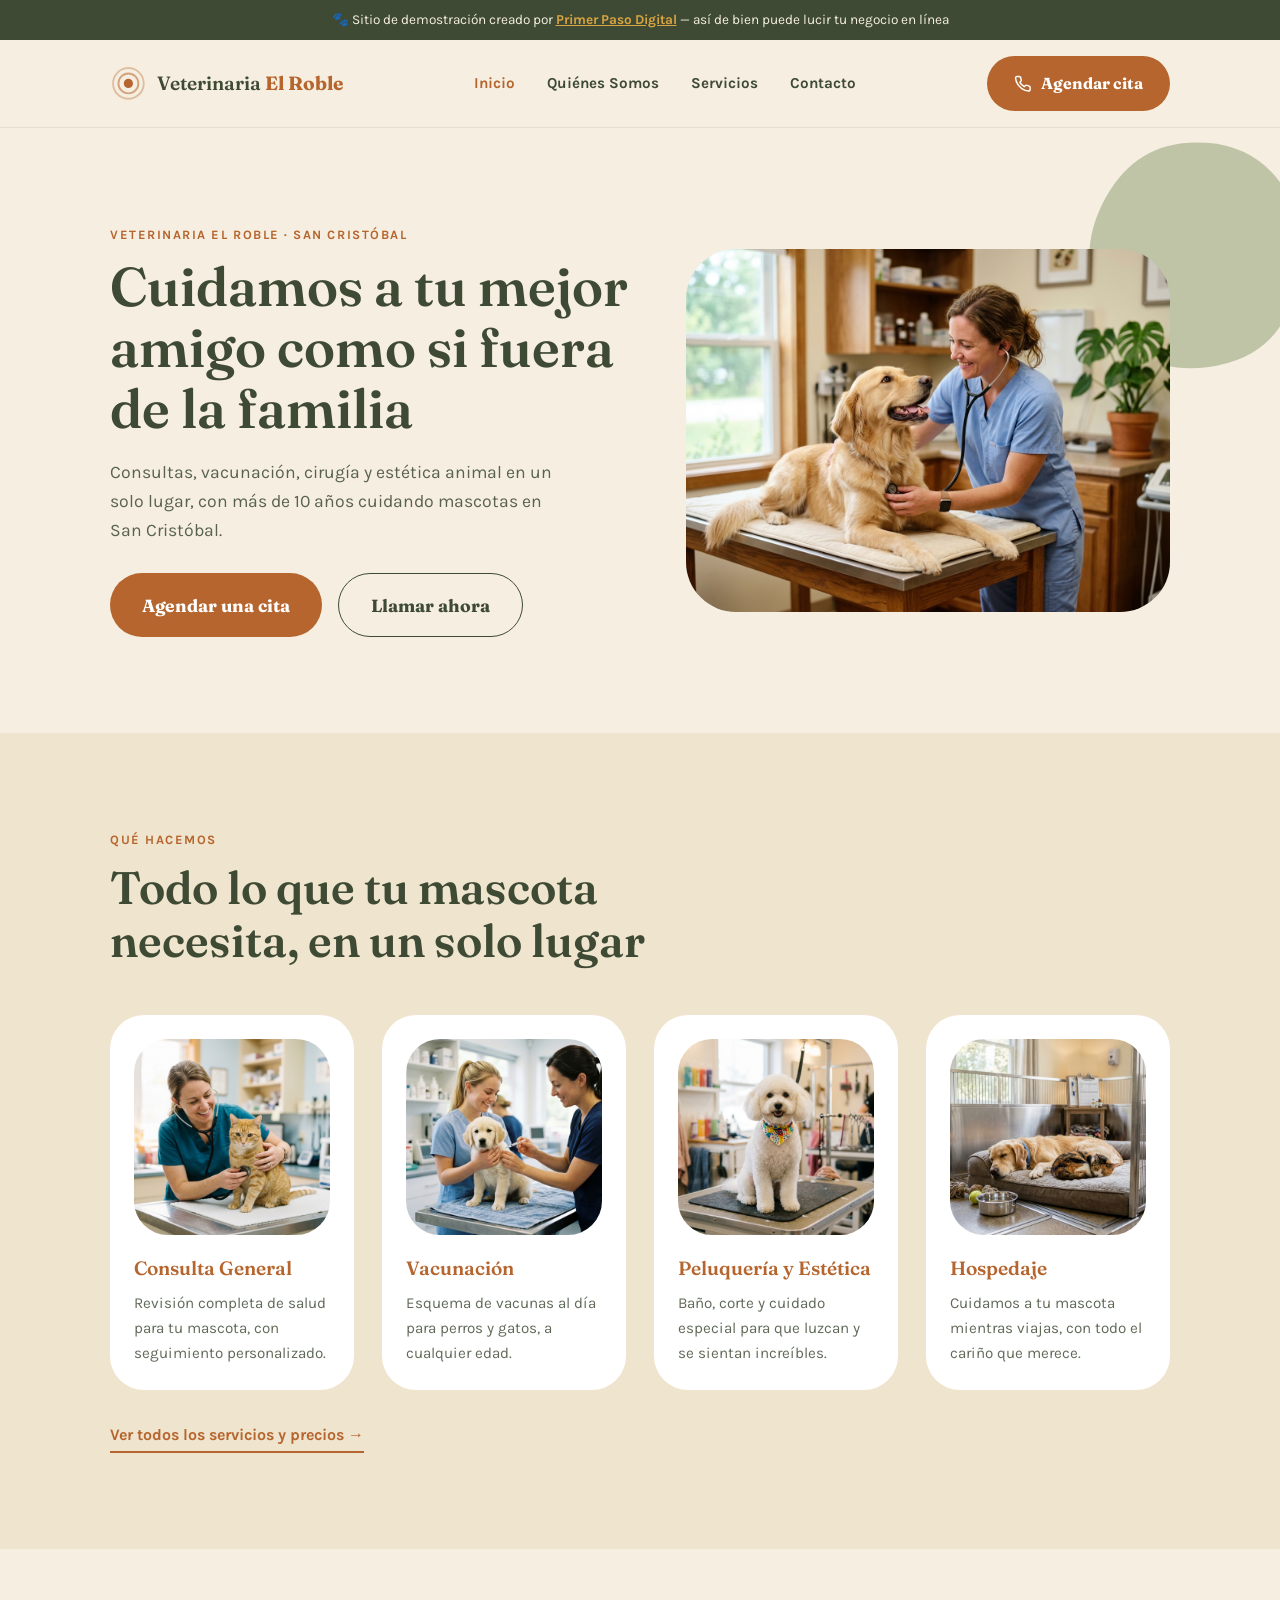
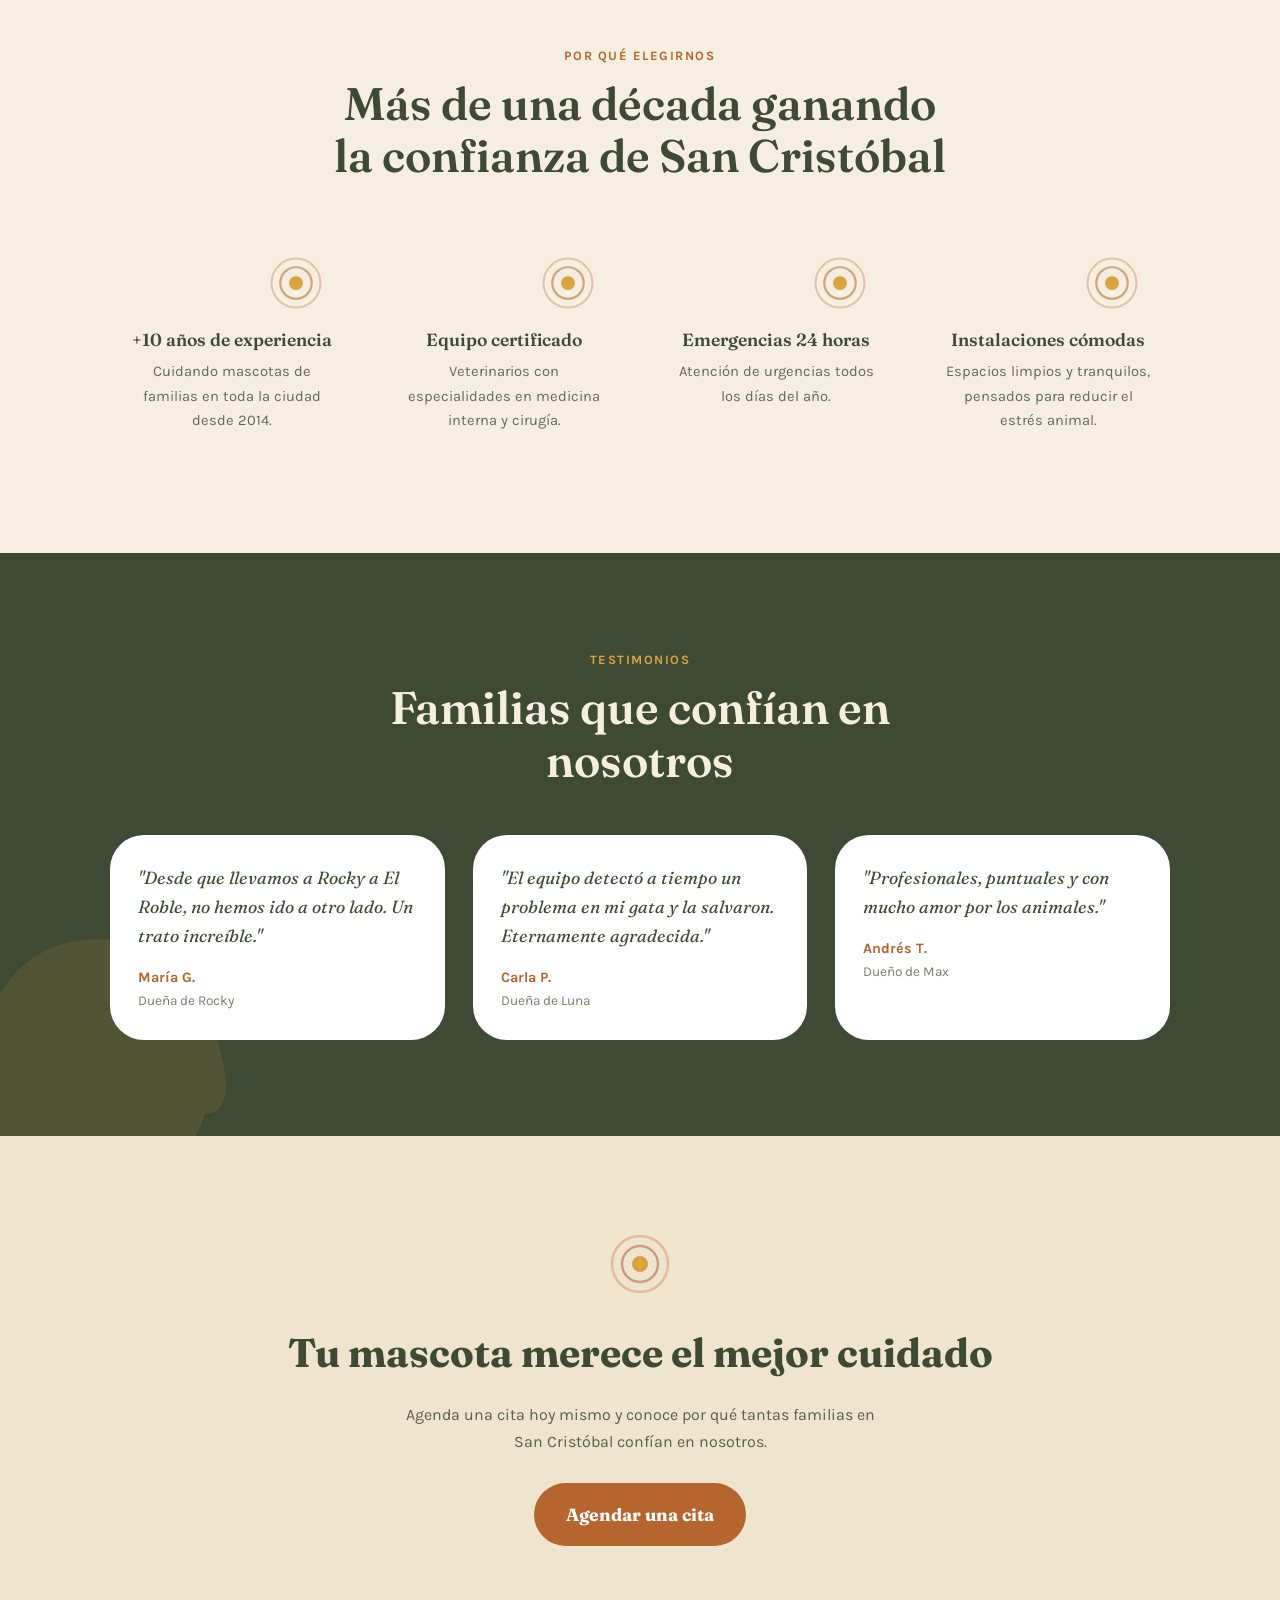
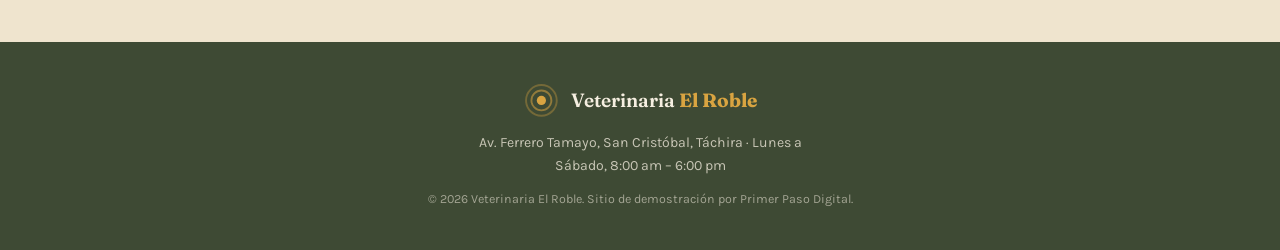
==== demos/veterinaria/index.html @ 7191ceef "Web Demo Veterinaria" ====
<!DOCTYPE html>
<html lang="es">
<head>
<meta charset="UTF-8">
<meta name="viewport" content="width=device-width, initial-scale=1.0">
<title>Veterinaria El Roble | Inicio</title>
<meta name="description" content="Consultas, vacunación, cirugía y estética animal en San Cristóbal. Más de 10 años cuidando mascotas con cercanía y profesionalismo.">
<meta name="robots" content="noindex, nofollow">
<link rel="preconnect" href="https://fonts.googleapis.com">
<link rel="preconnect" href="https://fonts.gstatic.com" crossorigin>
<link href="https://fonts.googleapis.com/css2?family=Fraunces:opsz,wght@9..144,500;9..144,600;9..144,700&family=Karla:wght@400;500;700;800&display=swap" rel="stylesheet">
<link rel="stylesheet" href="css/style.css">
</head>
<body>

<div class="demo-ribbon">🐾 Sitio de demostración creado por <a href="../../index.html">Primer Paso Digital</a> — así de bien puede lucir tu negocio en línea</div>

<header class="site-header">
  <div class="container site-header__inner">
    <a class="brand" href="index.html">
      <svg class="brand__mark" viewBox="0 0 48 48" aria-hidden="true">
        <circle cx="24" cy="24" r="20" fill="none" stroke="currentColor" stroke-width="2.5" opacity="0.35"/>
        <circle cx="24" cy="24" r="13" fill="none" stroke="currentColor" stroke-width="2.5" opacity="0.55"/>
        <circle cx="24" cy="24" r="6" fill="currentColor"/>
      </svg>
      <span class="brand__word">Veterinaria <strong>El Roble</strong></span>
    </a>
    <nav class="nav" id="siteNav">
      <ul class="nav__list">
        <li><a href="index.html" class="is-active">Inicio</a></li>
        <li><a href="quienes-somos.html">Quiénes Somos</a></li>
        <li><a href="servicios.html">Servicios</a></li>
        <li><a href="contacto.html">Contacto</a></li>
      </ul>
    </nav>
    <div class="site-header__actions">
      <a class="btn btn--primary" href="contacto.html">
        <svg viewBox="0 0 24 24" fill="none" stroke="currentColor" stroke-width="2"><path d="M22 16.92v3a2 2 0 0 1-2.18 2 19.79 19.79 0 0 1-8.63-3.07 19.5 19.5 0 0 1-6-6 19.79 19.79 0 0 1-3.07-8.67A2 2 0 0 1 4.11 2h3a2 2 0 0 1 2 1.72c.13.96.36 1.9.68 2.81a2 2 0 0 1-.45 2.11L8.09 9.91a16 16 0 0 0 6 6l1.27-1.27a2 2 0 0 1 2.11-.45c.91.32 1.85.55 2.81.68A2 2 0 0 1 22 16.92z"/></svg>
        <span>Agendar cita</span>
      </a>
      <button class="nav-toggle" id="navToggle" aria-expanded="false" aria-controls="siteNav" aria-label="Abrir menú">
        <span></span><span></span><span></span>
      </button>
    </div>
  </div>
</header>

<main>

  <!-- HERO -->
  <section class="section hero">
    <svg class="blob blob--1" viewBox="0 0 400 400" aria-hidden="true"><path fill="#8A9B6E" d="M321,271Q300,342,220,352Q140,362,101,292Q62,222,101,152Q140,82,220,88Q300,94,330,182Q360,270,321,271Z"/></svg>
    <div class="container hero__inner">
      <div class="hero__content">
        <p class="eyebrow">Veterinaria El Roble · San Cristóbal</p>
        <h1>Cuidamos a tu mejor amigo como si fuera de la familia</h1>
        <p class="hero__lead">Consultas, vacunación, cirugía y estética animal en un solo lugar, con más de 10 años cuidando mascotas en San Cristóbal.</p>
        <div class="hero__actions">
          <a class="btn btn--primary btn--lg" href="contacto.html">Agendar una cita</a>
          <a class="btn btn--ghost btn--lg" href="tel:+582765432100">Llamar ahora</a>
        </div>
      </div>
      <div class="hero__media">
        <img src="img/hero-veterinaria.png" alt="Veterinaria examinando con cariño a un perro golden retriever en la clínica El Roble" width="960" height="720" loading="eager">
      </div>
    </div>
  </section>

  <!-- SERVICIOS DESTACADOS -->
  <section class="section section--alt" id="servicios">
    <div class="container">
      <header class="section__head">
        <p class="eyebrow">Qué hacemos</p>
        <h2>Todo lo que tu mascota necesita, en un solo lugar</h2>
      </header>
      <div class="grid grid--4">
        <article class="service-card">
          <div class="service-card__img"><img src="img/servicio-consulta.png" alt="Veterinario revisando a un gato en una consulta general" width="400" height="400" loading="lazy"></div>
          <h3>Consulta General</h3>
          <p>Revisión completa de salud para tu mascota, con seguimiento personalizado.</p>
        </article>
        <article class="service-card">
          <div class="service-card__img"><img src="img/servicio-vacunacion.png" alt="Vacunación de un cachorro en la clínica" width="400" height="400" loading="lazy"></div>
          <h3>Vacunación</h3>
          <p>Esquema de vacunas al día para perros y gatos, a cualquier edad.</p>
        </article>
        <article class="service-card">
          <div class="service-card__img"><img src="img/servicio-peluqueria.png" alt="Perro recién bañado y peinado en la peluquería canina" width="400" height="400" loading="lazy"></div>
          <h3>Peluquería y Estética</h3>
          <p>Baño, corte y cuidado especial para que luzcan y se sientan increíbles.</p>
        </article>
        <article class="service-card">
          <div class="service-card__img"><img src="img/servicio-hospedaje.png" alt="Mascotas descansando en el área de hospedaje de la clínica" width="400" height="400" loading="lazy"></div>
          <h3>Hospedaje</h3>
          <p>Cuidamos a tu mascota mientras viajas, con todo el cariño que merece.</p>
        </article>
      </div>
      <p style="margin-top:2rem"><a class="link-arrow" href="servicios.html">Ver todos los servicios y precios →</a></p>
    </div>
  </section>

  <!-- POR QUÉ ELEGIRNOS -->
  <section class="section">
    <div class="container">
      <header class="section__head section__head--center">
        <p class="eyebrow">Por qué elegirnos</p>
        <h2>Más de una década ganando la confianza de San Cristóbal</h2>
      </header>
      <div class="grid grid--4">
        <div class="advantage">
          <svg class="advantage__ring" viewBox="0 0 64 64" aria-hidden="true"><circle cx="32" cy="32" r="28" fill="none" stroke="#B5652D" stroke-width="2.5" opacity="0.3"/><circle cx="32" cy="32" r="18" fill="none" stroke="#B5652D" stroke-width="2.5" opacity="0.55"/><circle cx="32" cy="32" r="8" fill="#D9A441"/></svg>
          <h3>+10 años de experiencia</h3>
          <p>Cuidando mascotas de familias en toda la ciudad desde 2014.</p>
        </div>
        <div class="advantage">
          <svg class="advantage__ring" viewBox="0 0 64 64" aria-hidden="true"><circle cx="32" cy="32" r="28" fill="none" stroke="#B5652D" stroke-width="2.5" opacity="0.3"/><circle cx="32" cy="32" r="18" fill="none" stroke="#B5652D" stroke-width="2.5" opacity="0.55"/><circle cx="32" cy="32" r="8" fill="#D9A441"/></svg>
          <h3>Equipo certificado</h3>
          <p>Veterinarios con especialidades en medicina interna y cirugía.</p>
        </div>
        <div class="advantage">
          <svg class="advantage__ring" viewBox="0 0 64 64" aria-hidden="true"><circle cx="32" cy="32" r="28" fill="none" stroke="#B5652D" stroke-width="2.5" opacity="0.3"/><circle cx="32" cy="32" r="18" fill="none" stroke="#B5652D" stroke-width="2.5" opacity="0.55"/><circle cx="32" cy="32" r="8" fill="#D9A441"/></svg>
          <h3>Emergencias 24 horas</h3>
          <p>Atención de urgencias todos los días del año.</p>
        </div>
        <div class="advantage">
          <svg class="advantage__ring" viewBox="0 0 64 64" aria-hidden="true"><circle cx="32" cy="32" r="28" fill="none" stroke="#B5652D" stroke-width="2.5" opacity="0.3"/><circle cx="32" cy="32" r="18" fill="none" stroke="#B5652D" stroke-width="2.5" opacity="0.55"/><circle cx="32" cy="32" r="8" fill="#D9A441"/></svg>
          <h3>Instalaciones cómodas</h3>
          <p>Espacios limpios y tranquilos, pensados para reducir el estrés animal.</p>
        </div>
      </div>
    </div>
  </section>

  <!-- TESTIMONIOS -->
  <section class="section section--musgo">
    <svg class="blob blob--2" viewBox="0 0 400 400" aria-hidden="true"><path fill="#D9A441" opacity="0.25" d="M321,271Q300,342,220,352Q140,362,101,292Q62,222,101,152Q140,82,220,88Q300,94,330,182Q360,270,321,271Z"/></svg>
    <div class="container">
      <header class="section__head section__head--center">
        <p class="eyebrow">Testimonios</p>
        <h2>Familias que confían en nosotros</h2>
      </header>
      <div class="grid grid--3">
        <div class="testimonial">
          <p class="testimonial__quote">"Desde que llevamos a Rocky a El Roble, no hemos ido a otro lado. Un trato increíble."</p>
          <p class="testimonial__author">María G.</p>
          <p class="testimonial__pet">Dueña de Rocky</p>
        </div>
        <div class="testimonial">
          <p class="testimonial__quote">"El equipo detectó a tiempo un problema en mi gata y la salvaron. Eternamente agradecida."</p>
          <p class="testimonial__author">Carla P.</p>
          <p class="testimonial__pet">Dueña de Luna</p>
        </div>
        <div class="testimonial">
          <p class="testimonial__quote">"Profesionales, puntuales y con mucho amor por los animales."</p>
          <p class="testimonial__author">Andrés T.</p>
          <p class="testimonial__pet">Dueño de Max</p>
        </div>
      </div>
    </div>
  </section>

  <!-- CTA FINAL -->
  <section class="section section--alt">
    <div class="container" style="text-align:center">
      <div class="ring-divider">
        <svg viewBox="0 0 64 64" aria-hidden="true"><circle cx="32" cy="32" r="28" fill="none" stroke="#B5652D" stroke-width="2.5" opacity="0.3"/><circle cx="32" cy="32" r="18" fill="none" stroke="#B5652D" stroke-width="2.5" opacity="0.55"/><circle cx="32" cy="32" r="8" fill="#D9A441"/></svg>
      </div>
      <h2 style="font-family:var(--font-display); font-size:clamp(1.8rem,3.5vw,2.5rem); margin-bottom:1rem;">Tu mascota merece el mejor cuidado</h2>
      <p style="max-width:48ch; margin-inline:auto; opacity:.85; margin-bottom:1.75rem;">Agenda una cita hoy mismo y conoce por qué tantas familias en San Cristóbal confían en nosotros.</p>
      <a class="btn btn--primary btn--lg" href="contacto.html">Agendar una cita</a>
    </div>
  </section>

</main>

<footer class="site-footer">
  <div class="container site-footer__inner">
    <a class="brand" href="index.html">
      <svg class="brand__mark" viewBox="0 0 48 48" aria-hidden="true">
        <circle cx="24" cy="24" r="20" fill="none" stroke="currentColor" stroke-width="2.5" opacity="0.35"/>
        <circle cx="24" cy="24" r="13" fill="none" stroke="currentColor" stroke-width="2.5" opacity="0.55"/>
        <circle cx="24" cy="24" r="6" fill="currentColor"/>
      </svg>
      <span class="brand__word">Veterinaria <strong>El Roble</strong></span>
    </a>
    <p class="site-footer__tag">Av. Ferrero Tamayo, San Cristóbal, Táchira · Lunes a Sábado, 8:00 am – 6:00 pm</p>
    <p class="site-footer__copy">© 2026 Veterinaria El Roble. Sitio de demostración por Primer Paso Digital.</p>
  </div>
</footer>

<script src="js/script.js"></script>
</body>
</html>
---- demos/veterinaria/css/style.css ----
/* ==========================================================================
   Veterinaria El Roble — demo (rubro: veterinaria)
   Sistema propio, aislado del sitio principal y de las demás demos.
   ========================================================================== */

:root {
  --musgo: #3E4A34;
  --tierra: #B5652D;
  --crema: #F6EFE1;
  --crema-alt: #EFE4CE;
  --hoja: #8A9B6E;
  --miel: #D9A441;
  --white: #FFFFFF;

  --font-display: 'Fraunces', 'Georgia', serif;
  --font-body: 'Karla', 'Segoe UI', sans-serif;

  --radius-lg: 34px;
  --radius-xl: 50px;
  --container-max: 1140px;
  --ease: cubic-bezier(.4, 0, .2, 1);
}

*, *::before, *::after { box-sizing: border-box; }
html { scroll-behavior: smooth; }
body {
  margin: 0;
  font-family: var(--font-body);
  color: var(--musgo);
  background: var(--crema);
  line-height: 1.65;
  -webkit-font-smoothing: antialiased;
}
img { max-width: 100%; height: auto; display: block; }
a { color: inherit; text-decoration: none; }
ul { margin: 0; padding: 0; list-style: none; }
h1, h2, h3, p { margin: 0; }
button { font: inherit; color: inherit; background: none; border: none; cursor: pointer; }
svg { display: block; }

:focus-visible { outline: 3px solid var(--tierra); outline-offset: 3px; border-radius: 4px; }

@media (prefers-reduced-motion: reduce) {
  html { scroll-behavior: auto; }
  *, *::before, *::after {
    animation-duration: 0.001ms !important;
    animation-iteration-count: 1 !important;
    transition-duration: 0.001ms !important;
    scroll-behavior: auto !important;
  }
}

.container { width: 100%; max-width: var(--container-max); margin-inline: auto; padding-inline: clamp(1.25rem, 4vw, 2.5rem); }

/* ---------- Demo ribbon ---------- */
.demo-ribbon {
  background: var(--musgo);
  color: var(--crema);
  text-align: center;
  font-size: .85rem;
  padding: .55rem 1rem;
}
.demo-ribbon a { text-decoration: underline; font-weight: 700; color: var(--miel); }

/* ---------- Header ---------- */
.site-header {
  background: var(--crema);
  border-bottom: 1px solid rgba(62, 74, 52, .1);
  position: sticky;
  top: 0;
  z-index: 100;
}
.site-header__inner { display: flex; align-items: center; justify-content: space-between; gap: 1.5rem; padding-block: 1rem; }
.brand { display: inline-flex; align-items: center; gap: .65rem; }
.brand__mark { width: 2.3rem; height: 2.3rem; color: var(--tierra); flex-shrink: 0; }
.brand__word { font-family: var(--font-display); font-weight: 600; font-size: 1.2rem; color: var(--musgo); line-height: 1.1; }
.brand__word strong { color: var(--tierra); font-weight: 700; }

.nav__list { display: flex; align-items: center; gap: clamp(1.25rem, 2.5vw, 2rem); }
.nav__list a { font-weight: 700; font-size: .95rem; position: relative; }
.nav__list a.is-active { color: var(--tierra); }

.site-header__actions { display: flex; align-items: center; gap: 1rem; }

.nav-toggle { display: none; flex-direction: column; justify-content: center; gap: 5px; width: 2.25rem; height: 2.25rem; }
.nav-toggle span { display: block; width: 100%; height: 2px; background: var(--musgo); transition: transform .25s var(--ease), opacity .25s var(--ease); }
.nav-toggle[aria-expanded="true"] span:nth-child(1) { transform: translateY(7px) rotate(45deg); }
.nav-toggle[aria-expanded="true"] span:nth-child(2) { opacity: 0; }
.nav-toggle[aria-expanded="true"] span:nth-child(3) { transform: translateY(-7px) rotate(-45deg); }

@media (max-width: 860px) {
  .nav-toggle { display: flex; }
  .nav {
    position: fixed; top: 0; right: 0; bottom: 0;
    width: min(80vw, 320px);
    background: var(--crema);
    padding: 6rem 2rem 2rem;
    transform: translateX(100%);
    transition: transform .3s var(--ease);
    box-shadow: -12px 0 30px rgba(62,74,52,.15);
  }
  .nav.is-open { transform: translateX(0); }
  .nav__list { flex-direction: column; align-items: flex-start; gap: 1.6rem; }
  .nav__list a { font-size: 1.15rem; }
  .site-header__actions .btn span { display: none; }
  .site-header__actions .btn { padding: .7rem; }
}

/* ---------- Buttons ---------- */
.btn {
  display: inline-flex; align-items: center; gap: .55rem;
  padding: .9rem 1.7rem; border-radius: 999px;
  font-family: var(--font-display); font-weight: 700; font-size: 1rem;
  transition: transform .18s var(--ease), box-shadow .18s var(--ease);
}
.btn svg { width: 1.1em; height: 1.1em; }
.btn:hover { transform: translateY(-2px); }
.btn--primary { background: var(--tierra); color: var(--white); }
.btn--primary:hover { box-shadow: 0 12px 24px -10px rgba(181,101,45,.55); }
.btn--ghost { background: transparent; border: 1.5px solid var(--musgo); color: var(--musgo); }
.btn--lg { padding: 1.05rem 2rem; font-size: 1.1rem; }

.link-arrow { display: inline-flex; align-items: center; gap: .35rem; font-weight: 700; border-bottom: 2px solid currentColor; padding-bottom: 2px; color: var(--tierra); width: fit-content; }

/* ---------- Sections ---------- */
.section { position: relative; padding-block: clamp(3.5rem, 8vw, 6rem); overflow: hidden; }
.section--alt { background: var(--crema-alt); }
.section--musgo { background: var(--musgo); color: var(--crema); }
.section--musgo .eyebrow { color: var(--miel); }

.eyebrow { font-family: var(--font-body); font-weight: 700; font-size: .8rem; letter-spacing: .12em; text-transform: uppercase; color: var(--tierra); margin-bottom: .75rem; }
.section__head { max-width: 620px; margin-bottom: clamp(2.25rem, 5vw, 3rem); }
.section__head--center { margin-inline: auto; text-align: center; }
.section__head h1, .section__head h2 {
  font-family: var(--font-display);
  font-weight: 600;
  font-size: clamp(1.9rem, 3.6vw, 2.85rem);
  line-height: 1.15;
}
.section__sub { margin-top: .9rem; font-size: 1.05rem; opacity: .85; max-width: 55ch; }
.section__head--center .section__sub { margin-inline: auto; }

/* ---------- Tree-ring divider ---------- */
.ring-divider { display: flex; justify-content: center; margin-bottom: 1.5rem; }
.ring-divider svg { width: 64px; height: 64px; }

/* ---------- Blobs (decorative) ---------- */
.blob { position: absolute; z-index: 0; pointer-events: none; opacity: .5; }
.blob--1 { top: -60px; right: -80px; width: 340px; }
.blob--2 { bottom: -100px; left: -100px; width: 380px; }
.section > .container { position: relative; z-index: 1; }

/* ---------- Hero ---------- */
.hero__inner { display: grid; gap: 2.5rem; align-items: center; }
.hero__content h1 { font-family: var(--font-display); font-weight: 600; font-size: clamp(2.1rem, 4.6vw, 3.4rem); line-height: 1.12; margin-bottom: 1.1rem; }
.hero__lead { font-size: 1.1rem; opacity: .85; max-width: 46ch; margin-bottom: 1.75rem; }
.hero__actions { display: flex; flex-wrap: wrap; gap: 1rem; }
.hero__media { border-radius: var(--radius-xl); overflow: hidden; aspect-ratio: 4 / 3; background: var(--hoja); }
.hero__media img { width: 100%; height: 100%; object-fit: cover; }

@media (min-width: 880px) {
  .hero__inner { grid-template-columns: 1.05fr .95fr; }
}

/* ---------- Image slot fallback (before real photos are placed) ---------- */
.img-slot { display: flex; align-items: center; justify-content: center; background: var(--hoja); color: var(--crema); font-family: var(--font-body); font-size: .8rem; text-align: center; padding: 1rem; }

/* ---------- Service cards ---------- */
.grid { display: grid; gap: 1.75rem; }
.grid--3 { grid-template-columns: repeat(auto-fit, minmax(230px, 1fr)); }
.grid--4 { grid-template-columns: repeat(auto-fit, minmax(210px, 1fr)); }

.service-card { background: var(--white); border-radius: var(--radius-lg); padding: 1.5rem; }
.service-card__img { border-radius: var(--radius-lg); aspect-ratio: 1 / 1; overflow: hidden; margin-bottom: 1.1rem; }
.service-card__img img { width: 100%; height: 100%; object-fit: cover; }
.service-card h3 { font-family: var(--font-display); font-weight: 600; font-size: 1.2rem; color: var(--tierra); margin-bottom: .4rem; }
.service-card p { font-size: .95rem; opacity: .82; }
.service-card__price { display: inline-block; margin-top: .75rem; font-weight: 700; font-size: .85rem; color: var(--musgo); background: var(--crema-alt); padding: .3rem .8rem; border-radius: 999px; }

/* ---------- Advantages ---------- */
.advantage { text-align: center; padding: 1.5rem 1rem; }
.advantage__ring { width: 56px; height: 56px; margin-inline: auto .9rem; margin-bottom: .9rem; }
.advantage h3 { font-family: var(--font-display); font-weight: 600; font-size: 1.1rem; margin-bottom: .4rem; }
.advantage p { font-size: .92rem; opacity: .8; }

/* ---------- Testimonials ---------- */
.testimonial { background: var(--white); color: var(--musgo); border-radius: var(--radius-lg); padding: 1.75rem; position: relative; }
.testimonial__quote { font-family: var(--font-display); font-size: 1.1rem; font-style: italic; margin-bottom: 1rem; }
.testimonial__author { font-weight: 700; font-size: .9rem; color: var(--tierra); }
.testimonial__pet { font-size: .85rem; opacity: .7; }

/* ---------- Team ---------- */
.team-card { text-align: center; }
.team-card__img { border-radius: 50%; aspect-ratio: 1/1; overflow: hidden; width: 160px; margin-inline: auto 1rem; margin-bottom: 1rem; }
.team-card__img img { width: 100%; height: 100%; object-fit: cover; }
.team-card h3 { font-family: var(--font-display); font-weight: 600; font-size: 1.1rem; }
.team-card p { font-size: .88rem; opacity: .75; margin-top: .25rem; }

/* ---------- Values ---------- */
.value { padding: 1.25rem; }
.value h3 { font-family: var(--font-display); font-weight: 600; font-size: 1.05rem; color: var(--tierra); margin-bottom: .35rem; }
.value p { font-size: .9rem; opacity: .8; }

/* ---------- Facility photo ---------- */
.facility { border-radius: var(--radius-xl); overflow: hidden; aspect-ratio: 16/9; background: var(--hoja); }
.facility img { width: 100%; height: 100%; object-fit: cover; }
.facility-caption { margin-top: 1rem; font-size: .9rem; opacity: .75; text-align: center; }

/* ---------- Extra services list (no photo) ---------- */
.extra-services { display: grid; gap: 1rem; grid-template-columns: repeat(auto-fit, minmax(240px, 1fr)); }
.extra-services li { background: var(--white); border-radius: var(--radius-lg); padding: 1.25rem 1.5rem; font-weight: 700; display: flex; align-items: center; gap: .75rem; }
.extra-services li svg { width: 1.3rem; height: 1.3rem; color: var(--tierra); flex-shrink: 0; }

/* ---------- Contact ---------- */
.contact-grid { display: grid; gap: 2.5rem; }
@media (min-width: 880px) { .contact-grid { grid-template-columns: 1fr 1fr; } }
.contact-info dt { font-weight: 700; color: var(--tierra); font-size: .85rem; text-transform: uppercase; letter-spacing: .06em; margin-top: 1.4rem; }
.contact-info dt:first-child { margin-top: 0; }
.contact-info dd { margin: .3rem 0 0; font-size: 1.02rem; }

.form { display: grid; gap: 1rem; background: var(--white); padding: 1.75rem; border-radius: var(--radius-lg); }
.form label { font-weight: 700; font-size: .85rem; display: block; margin-bottom: .4rem; }
.form input, .form textarea {
  width: 100%; padding: .8rem 1rem; border-radius: 14px; border: 1.5px solid rgba(62,74,52,.2);
  font: inherit; background: var(--crema); color: var(--musgo);
}
.form input:focus, .form textarea:focus { outline: none; border-color: var(--tierra); }
.form textarea { resize: vertical; min-height: 110px; }
.form__success { display: none; background: var(--hoja); color: var(--white); padding: 1rem 1.25rem; border-radius: 14px; font-weight: 700; }
.form.is-sent .form__fields { display: none; }
.form.is-sent .form__success { display: block; }

/* ---------- Footer ---------- */
.site-footer { background: var(--musgo); color: var(--crema); padding-block: 2.5rem; }
.site-footer__inner { display: flex; flex-direction: column; align-items: center; gap: .75rem; text-align: center; }
.site-footer .brand__word { color: var(--crema); }
.site-footer .brand__word strong { color: var(--miel); }
.site-footer .brand__mark { color: var(--miel); }
.site-footer__tag { font-size: .88rem; opacity: .75; max-width: 42ch; }
.site-footer__copy { font-size: .78rem; opacity: .55; }
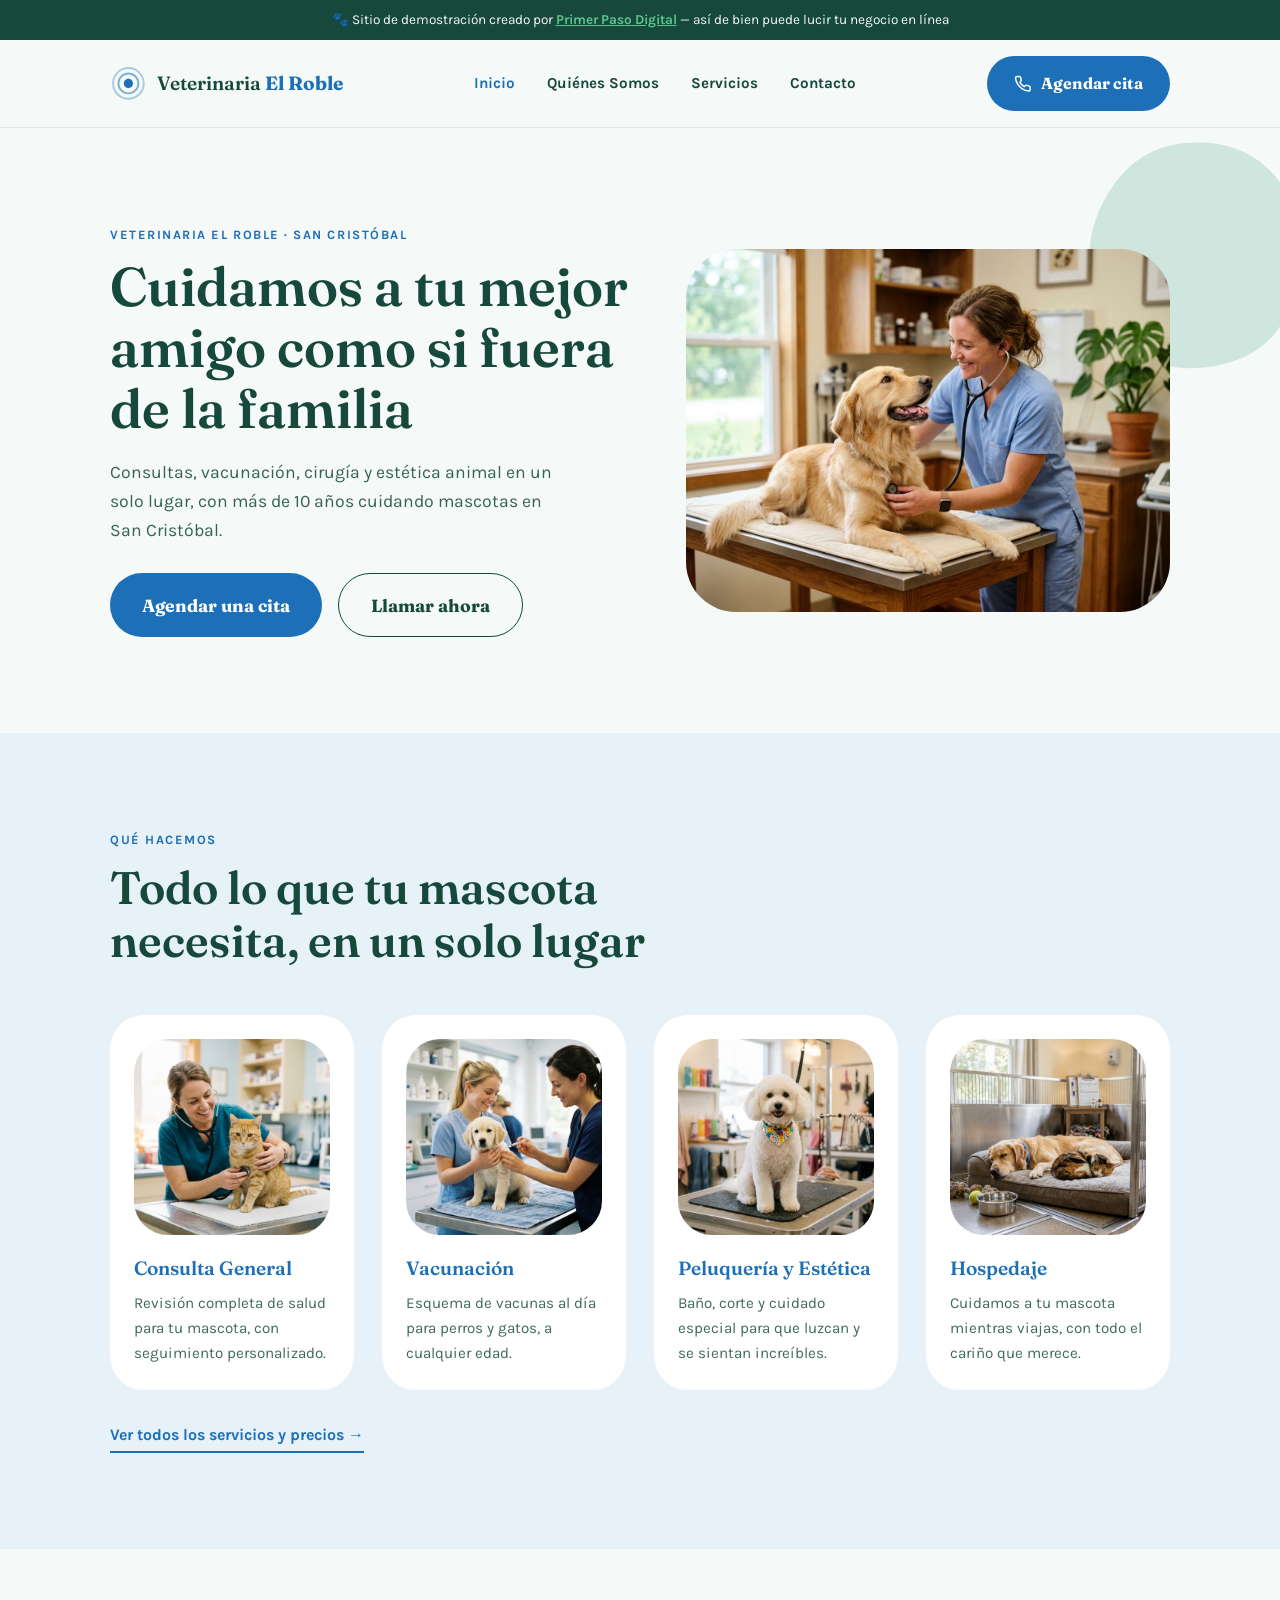
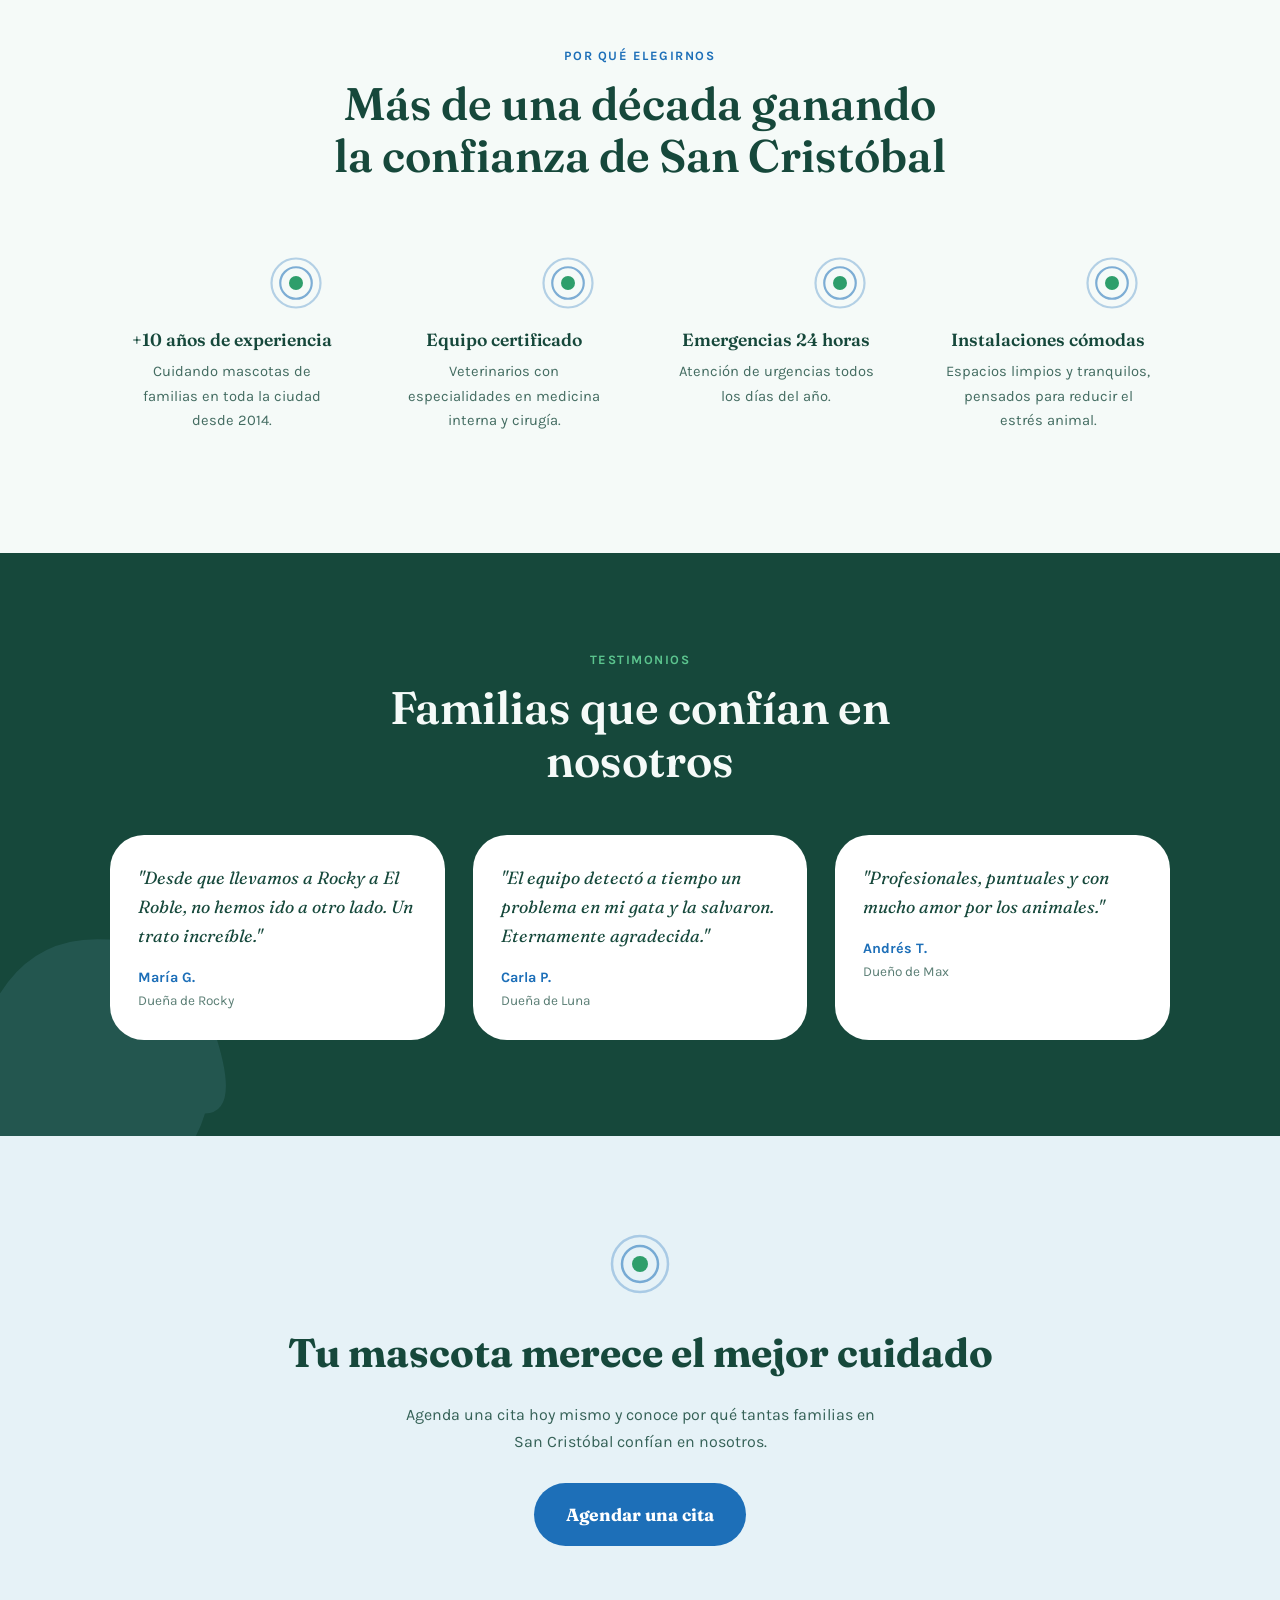
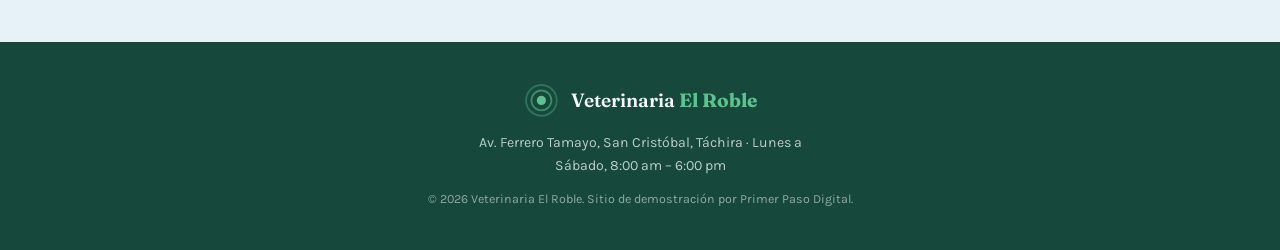
==== commit b03ecce6: "Enlace a demos" ====
--- a/demos/veterinaria/index.html
+++ b/demos/veterinaria/index.html
@@ -49,7 +49,7 @@
 
   <!-- HERO -->
   <section class="section hero">
-    <svg class="blob blob--1" viewBox="0 0 400 400" aria-hidden="true"><path fill="#8A9B6E" d="M321,271Q300,342,220,352Q140,362,101,292Q62,222,101,152Q140,82,220,88Q300,94,330,182Q360,270,321,271Z"/></svg>
+    <svg class="blob blob--1" viewBox="0 0 400 400" aria-hidden="true"><path fill="#A9D3C4" d="M321,271Q300,342,220,352Q140,362,101,292Q62,222,101,152Q140,82,220,88Q300,94,330,182Q360,270,321,271Z"/></svg>
     <div class="container hero__inner">
       <div class="hero__content">
         <p class="eyebrow">Veterinaria El Roble · San Cristóbal</p>
@@ -108,22 +108,22 @@
       </header>
       <div class="grid grid--4">
         <div class="advantage">
-          <svg class="advantage__ring" viewBox="0 0 64 64" aria-hidden="true"><circle cx="32" cy="32" r="28" fill="none" stroke="#B5652D" stroke-width="2.5" opacity="0.3"/><circle cx="32" cy="32" r="18" fill="none" stroke="#B5652D" stroke-width="2.5" opacity="0.55"/><circle cx="32" cy="32" r="8" fill="#D9A441"/></svg>
+          <svg class="advantage__ring" viewBox="0 0 64 64" aria-hidden="true"><circle cx="32" cy="32" r="28" fill="none" stroke="#1D6FB8" stroke-width="2.5" opacity="0.3"/><circle cx="32" cy="32" r="18" fill="none" stroke="#1D6FB8" stroke-width="2.5" opacity="0.55"/><circle cx="32" cy="32" r="8" fill="#2E9E6B"/></svg>
           <h3>+10 años de experiencia</h3>
           <p>Cuidando mascotas de familias en toda la ciudad desde 2014.</p>
         </div>
         <div class="advantage">
-          <svg class="advantage__ring" viewBox="0 0 64 64" aria-hidden="true"><circle cx="32" cy="32" r="28" fill="none" stroke="#B5652D" stroke-width="2.5" opacity="0.3"/><circle cx="32" cy="32" r="18" fill="none" stroke="#B5652D" stroke-width="2.5" opacity="0.55"/><circle cx="32" cy="32" r="8" fill="#D9A441"/></svg>
+          <svg class="advantage__ring" viewBox="0 0 64 64" aria-hidden="true"><circle cx="32" cy="32" r="28" fill="none" stroke="#1D6FB8" stroke-width="2.5" opacity="0.3"/><circle cx="32" cy="32" r="18" fill="none" stroke="#1D6FB8" stroke-width="2.5" opacity="0.55"/><circle cx="32" cy="32" r="8" fill="#2E9E6B"/></svg>
           <h3>Equipo certificado</h3>
           <p>Veterinarios con especialidades en medicina interna y cirugía.</p>
         </div>
         <div class="advantage">
-          <svg class="advantage__ring" viewBox="0 0 64 64" aria-hidden="true"><circle cx="32" cy="32" r="28" fill="none" stroke="#B5652D" stroke-width="2.5" opacity="0.3"/><circle cx="32" cy="32" r="18" fill="none" stroke="#B5652D" stroke-width="2.5" opacity="0.55"/><circle cx="32" cy="32" r="8" fill="#D9A441"/></svg>
+          <svg class="advantage__ring" viewBox="0 0 64 64" aria-hidden="true"><circle cx="32" cy="32" r="28" fill="none" stroke="#1D6FB8" stroke-width="2.5" opacity="0.3"/><circle cx="32" cy="32" r="18" fill="none" stroke="#1D6FB8" stroke-width="2.5" opacity="0.55"/><circle cx="32" cy="32" r="8" fill="#2E9E6B"/></svg>
           <h3>Emergencias 24 horas</h3>
           <p>Atención de urgencias todos los días del año.</p>
         </div>
         <div class="advantage">
-          <svg class="advantage__ring" viewBox="0 0 64 64" aria-hidden="true"><circle cx="32" cy="32" r="28" fill="none" stroke="#B5652D" stroke-width="2.5" opacity="0.3"/><circle cx="32" cy="32" r="18" fill="none" stroke="#B5652D" stroke-width="2.5" opacity="0.55"/><circle cx="32" cy="32" r="8" fill="#D9A441"/></svg>
+          <svg class="advantage__ring" viewBox="0 0 64 64" aria-hidden="true"><circle cx="32" cy="32" r="28" fill="none" stroke="#1D6FB8" stroke-width="2.5" opacity="0.3"/><circle cx="32" cy="32" r="18" fill="none" stroke="#1D6FB8" stroke-width="2.5" opacity="0.55"/><circle cx="32" cy="32" r="8" fill="#2E9E6B"/></svg>
           <h3>Instalaciones cómodas</h3>
           <p>Espacios limpios y tranquilos, pensados para reducir el estrés animal.</p>
         </div>
@@ -133,7 +133,7 @@
 
   <!-- TESTIMONIOS -->
   <section class="section section--musgo">
-    <svg class="blob blob--2" viewBox="0 0 400 400" aria-hidden="true"><path fill="#D9A441" opacity="0.25" d="M321,271Q300,342,220,352Q140,362,101,292Q62,222,101,152Q140,82,220,88Q300,94,330,182Q360,270,321,271Z"/></svg>
+    <svg class="blob blob--2" viewBox="0 0 400 400" aria-hidden="true"><path fill="#7FB8DD" opacity="0.25" d="M321,271Q300,342,220,352Q140,362,101,292Q62,222,101,152Q140,82,220,88Q300,94,330,182Q360,270,321,271Z"/></svg>
     <div class="container">
       <header class="section__head section__head--center">
         <p class="eyebrow">Testimonios</p>
@@ -163,7 +163,7 @@
   <section class="section section--alt">
     <div class="container" style="text-align:center">
       <div class="ring-divider">
-        <svg viewBox="0 0 64 64" aria-hidden="true"><circle cx="32" cy="32" r="28" fill="none" stroke="#B5652D" stroke-width="2.5" opacity="0.3"/><circle cx="32" cy="32" r="18" fill="none" stroke="#B5652D" stroke-width="2.5" opacity="0.55"/><circle cx="32" cy="32" r="8" fill="#D9A441"/></svg>
+        <svg viewBox="0 0 64 64" aria-hidden="true"><circle cx="32" cy="32" r="28" fill="none" stroke="#1D6FB8" stroke-width="2.5" opacity="0.3"/><circle cx="32" cy="32" r="18" fill="none" stroke="#1D6FB8" stroke-width="2.5" opacity="0.55"/><circle cx="32" cy="32" r="8" fill="#2E9E6B"/></svg>
       </div>
       <h2 style="font-family:var(--font-display); font-size:clamp(1.8rem,3.5vw,2.5rem); margin-bottom:1rem;">Tu mascota merece el mejor cuidado</h2>
       <p style="max-width:48ch; margin-inline:auto; opacity:.85; margin-bottom:1.75rem;">Agenda una cita hoy mismo y conoce por qué tantas familias en San Cristóbal confían en nosotros.</p>
--- a/demos/veterinaria/css/style.css
+++ b/demos/veterinaria/css/style.css
@@ -1,15 +1,20 @@
 /* ==========================================================================
    Veterinaria El Roble — demo (rubro: veterinaria)
    Sistema propio, aislado del sitio principal y de las demás demos.
+   Paleta fresca clínica (azul/blanco/verde) tras feedback — los nombres de
+   las variables conservan los originales para no tocar todos los usos:
+   musgo=verde profundo (texto/dark) · tierra=azul médico (acento primario)
+   crema=blanco verdoso (fondo) · crema-alt=celeste claro (fondo alterno)
+   hoja=verde medio · miel=verde claro (acentos sobre fondo oscuro)
    ========================================================================== */
 
 :root {
-  --musgo: #3E4A34;
-  --tierra: #B5652D;
-  --crema: #F6EFE1;
-  --crema-alt: #EFE4CE;
-  --hoja: #8A9B6E;
-  --miel: #D9A441;
+  --musgo: #16483B;
+  --tierra: #1D6FB8;
+  --crema: #F5FAF8;
+  --crema-alt: #E6F2F7;
+  --hoja: #4E9C7F;
+  --miel: #5BC48E;
   --white: #FFFFFF;
 
   --font-display: 'Fraunces', 'Georgia', serif;
@@ -230,6 +235,15 @@
 .form.is-sent .form__fields { display: none; }
 .form.is-sent .form__success { display: block; }
 
+/* ---------- Google Maps embed ---------- */
+.map-embed {
+  margin-top: 2.5rem;
+  border-radius: var(--radius-lg);
+  overflow: hidden;
+  border: 1px solid rgba(22, 72, 59, .12);
+}
+.map-embed iframe { width: 100%; height: 380px; border: 0; display: block; }
+
 /* ---------- Footer ---------- */
 .site-footer { background: var(--musgo); color: var(--crema); padding-block: 2.5rem; }
 .site-footer__inner { display: flex; flex-direction: column; align-items: center; gap: .75rem; text-align: center; }
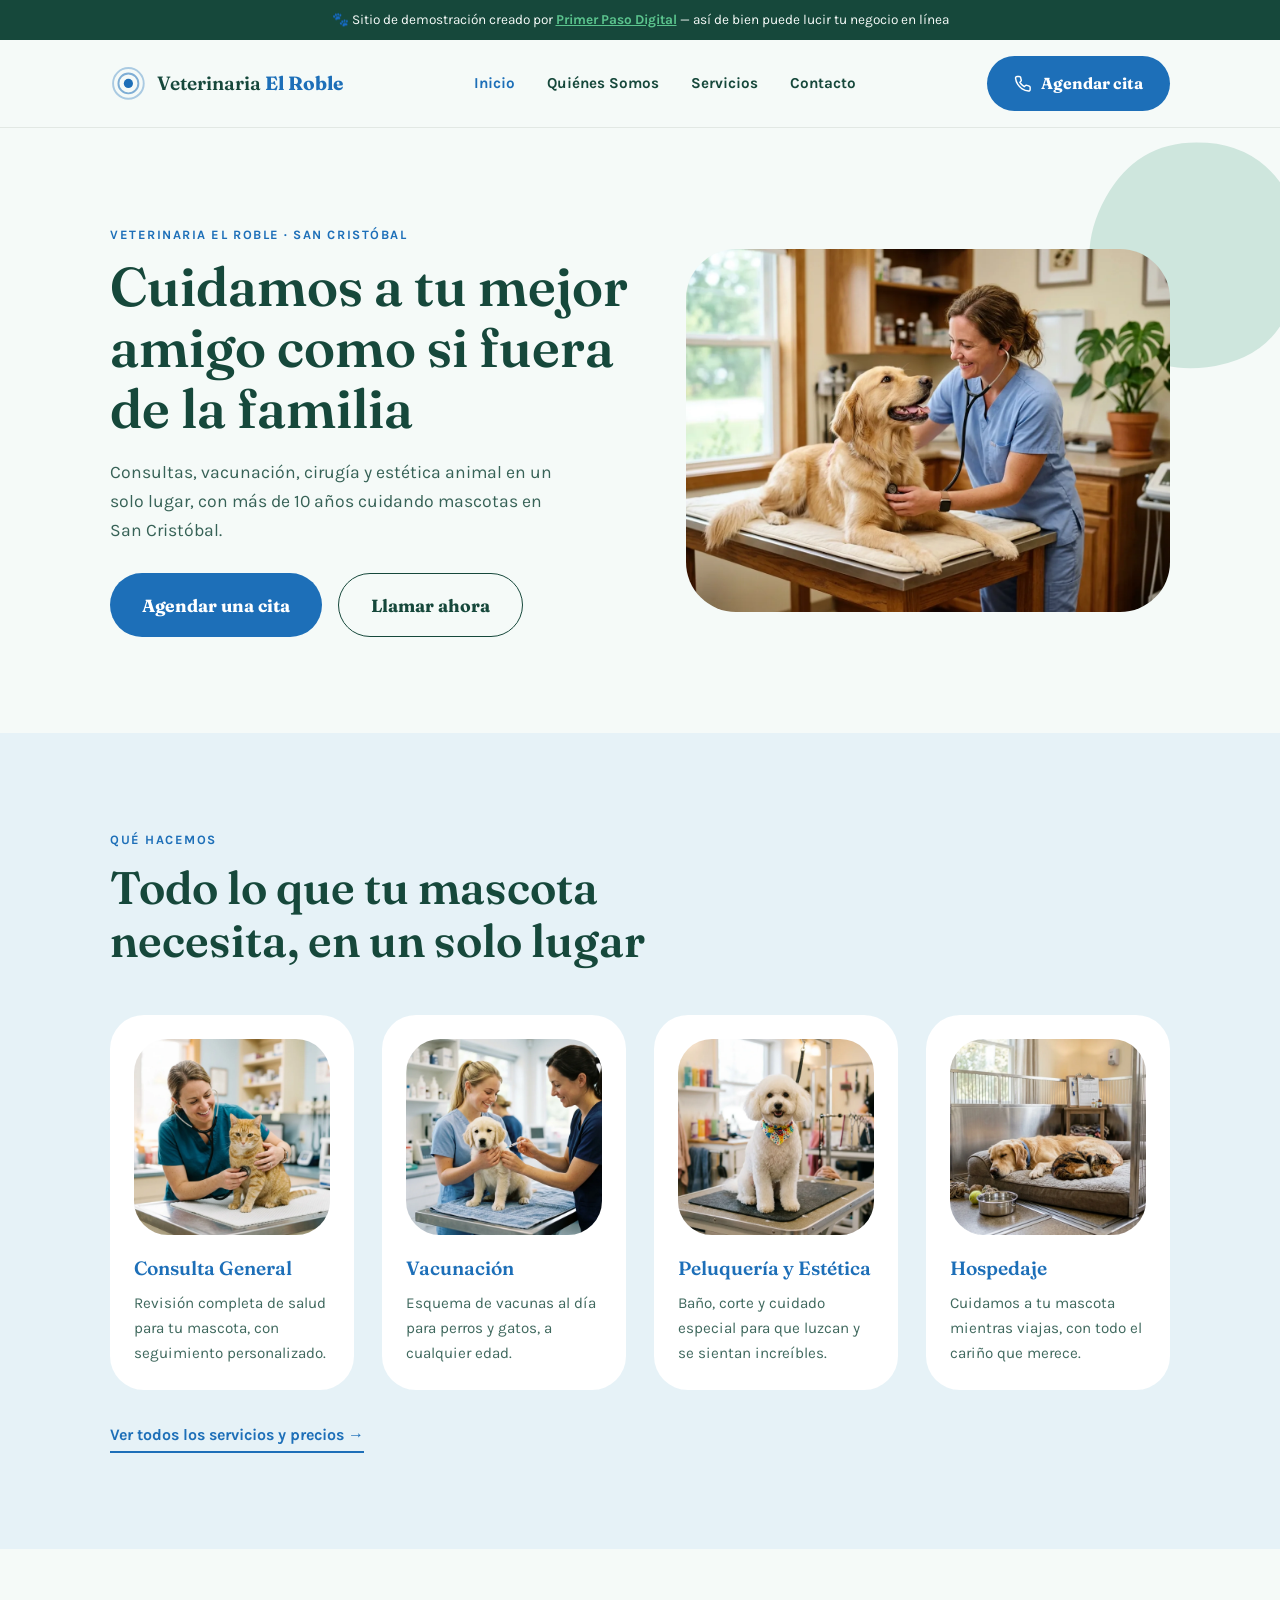
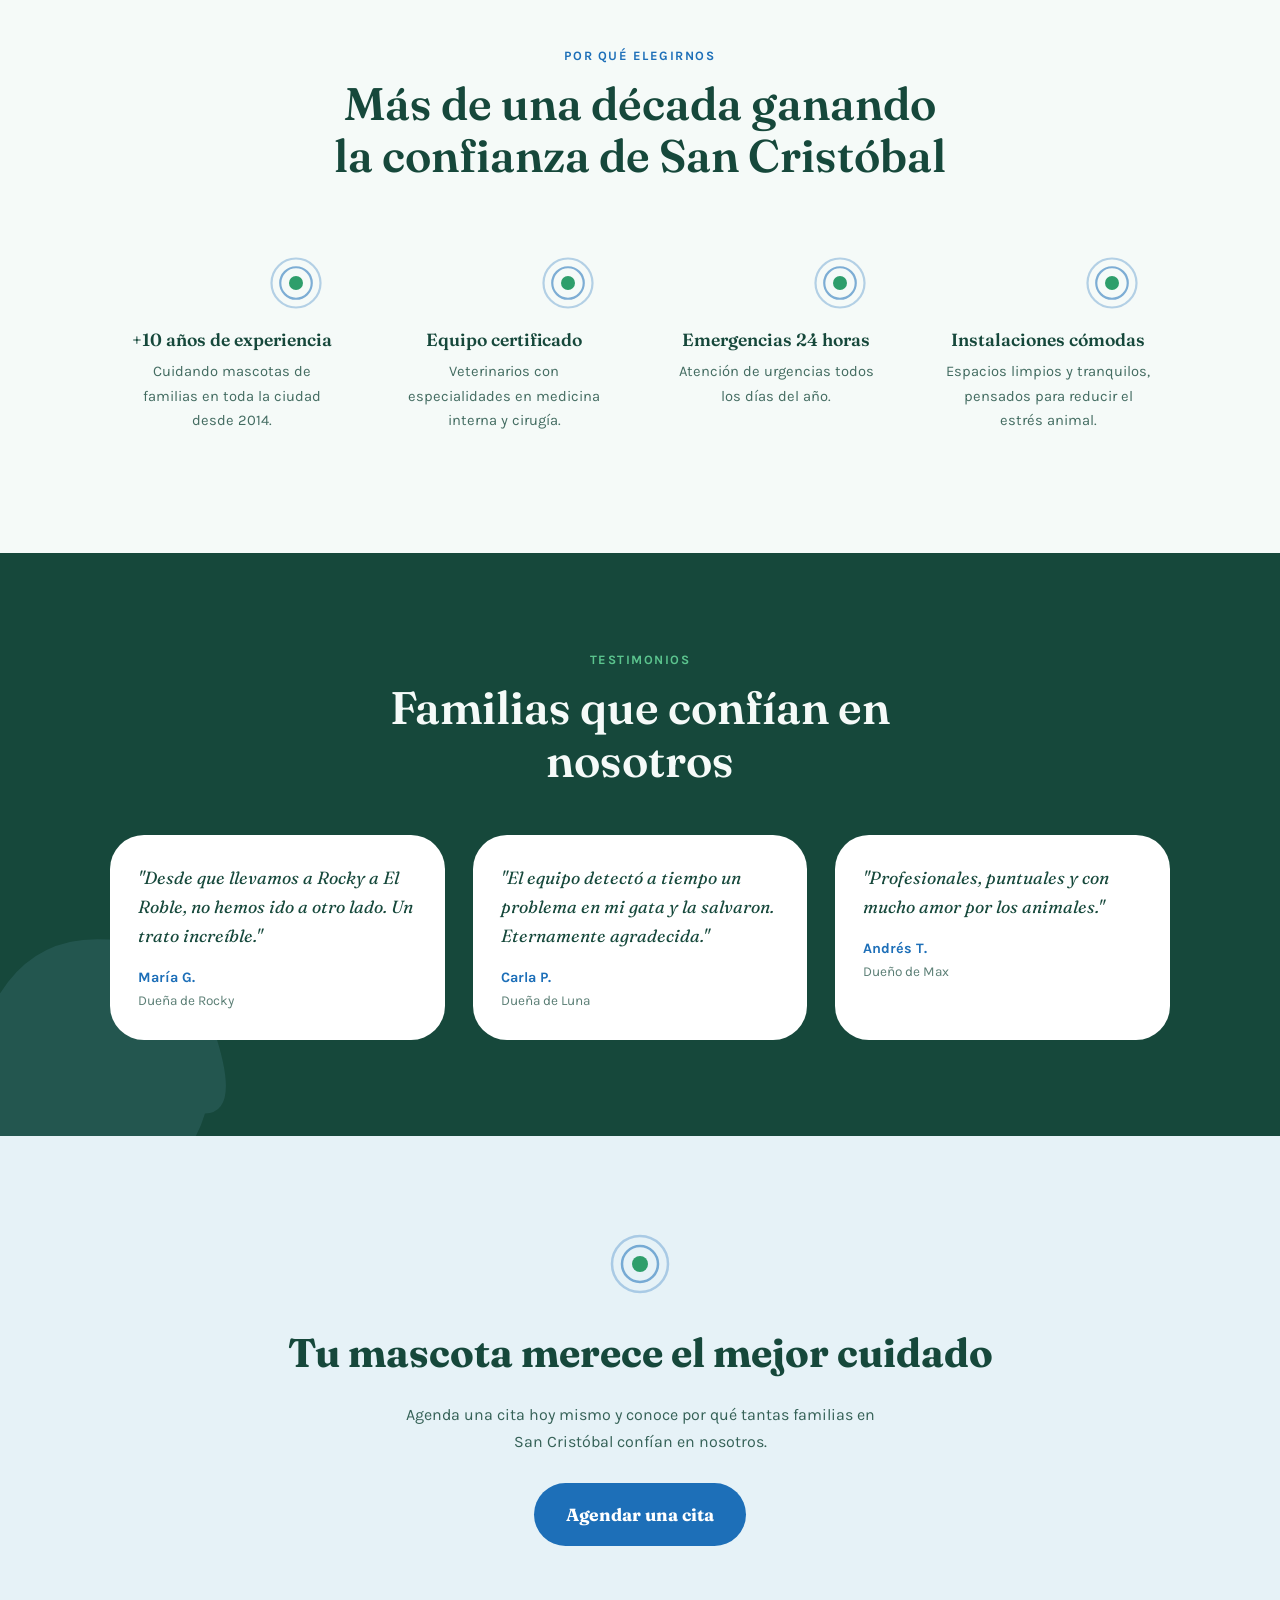
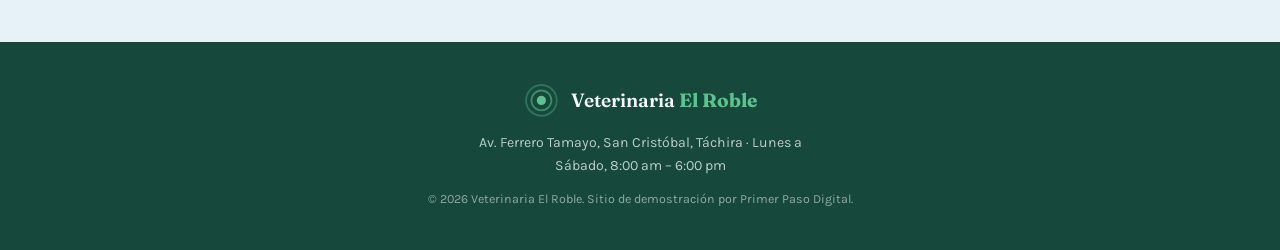
==== commit 68dc008a: "Imagenes webp" ====
--- a/demos/veterinaria/index.html
+++ b/demos/veterinaria/index.html
@@ -61,7 +61,7 @@
         </div>
       </div>
       <div class="hero__media">
-        <img src="img/hero-veterinaria.png" alt="Veterinaria examinando con cariño a un perro golden retriever en la clínica El Roble" width="960" height="720" loading="eager">
+        <img src="img/hero-veterinaria.webp" alt="Veterinaria examinando con cariño a un perro golden retriever en la clínica El Roble" width="960" height="720" loading="eager">
       </div>
     </div>
   </section>
@@ -75,22 +75,22 @@
       </header>
       <div class="grid grid--4">
         <article class="service-card">
-          <div class="service-card__img"><img src="img/servicio-consulta.png" alt="Veterinario revisando a un gato en una consulta general" width="400" height="400" loading="lazy"></div>
+          <div class="service-card__img"><img src="img/servicio-consulta.webp" alt="Veterinario revisando a un gato en una consulta general" width="400" height="400" loading="lazy"></div>
           <h3>Consulta General</h3>
           <p>Revisión completa de salud para tu mascota, con seguimiento personalizado.</p>
         </article>
         <article class="service-card">
-          <div class="service-card__img"><img src="img/servicio-vacunacion.png" alt="Vacunación de un cachorro en la clínica" width="400" height="400" loading="lazy"></div>
+          <div class="service-card__img"><img src="img/servicio-vacunacion.webp" alt="Vacunación de un cachorro en la clínica" width="400" height="400" loading="lazy"></div>
           <h3>Vacunación</h3>
           <p>Esquema de vacunas al día para perros y gatos, a cualquier edad.</p>
         </article>
         <article class="service-card">
-          <div class="service-card__img"><img src="img/servicio-peluqueria.png" alt="Perro recién bañado y peinado en la peluquería canina" width="400" height="400" loading="lazy"></div>
+          <div class="service-card__img"><img src="img/servicio-peluqueria.webp" alt="Perro recién bañado y peinado en la peluquería canina" width="400" height="400" loading="lazy"></div>
           <h3>Peluquería y Estética</h3>
           <p>Baño, corte y cuidado especial para que luzcan y se sientan increíbles.</p>
         </article>
         <article class="service-card">
-          <div class="service-card__img"><img src="img/servicio-hospedaje.png" alt="Mascotas descansando en el área de hospedaje de la clínica" width="400" height="400" loading="lazy"></div>
+          <div class="service-card__img"><img src="img/servicio-hospedaje.webp" alt="Mascotas descansando en el área de hospedaje de la clínica" width="400" height="400" loading="lazy"></div>
           <h3>Hospedaje</h3>
           <p>Cuidamos a tu mascota mientras viajas, con todo el cariño que merece.</p>
         </article>
